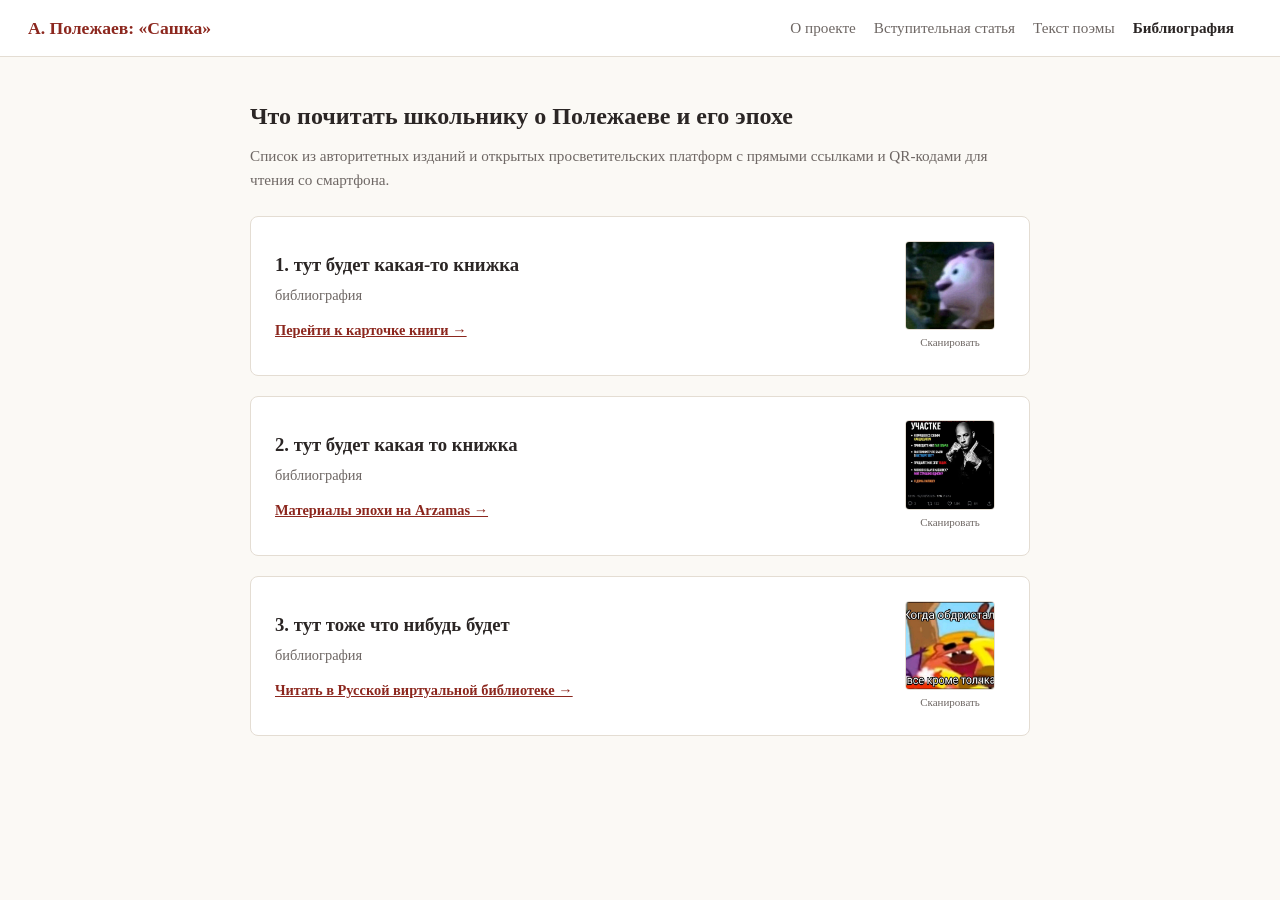
==== bibliography.html @ e43f97d4 "feat: initial interactive commentary prototype" ====
<!DOCTYPE html>
<html lang="ru">
<head>
  <meta charset="UTF-8">
  <meta name="viewport" content="width=device-width, initial-scale=1.0">
  <title>Рекомендованная литература — А. Полежаев</title>
  <link rel="stylesheet" href="css/style.css">
</head>
<body>

  <header>
    <div class="site-title">А. Полежаев: «Сашка»</div>
    <nav>
      <a href="index.html">О проекте</a>
      <a href="intro.html">Вступительная статья</a>
      <a href="text.html">Текст поэмы</a>
      <a href="bibliography.html" class="active">Библиография</a>
    </nav>
  </header>

  <main class="biblio-grid">
    <h2 style="margin-bottom: 8px; font-family: Georgia, serif;">Что почитать школьнику о Полежаеве и его эпохе</h2>
    <p style="color: var(--text-muted); margin-bottom: 24px; font-size: 0.95rem;">Список из авторитетных изданий и открытых просветительских платформ с прямыми ссылками и QR-кодами для чтения со смартфона.</p>

    <!-- Позиция 1 -->
    <div class="biblio-card">
      <div class="biblio-info">
        <h3>1. тут будет какая-то книжка</h3>
        <p style="color: var(--text-muted); font-size: 0.9rem; margin: 4px 0 10px;">библиография</p>
        <a href="https://www.youtube.com/watch?v=dQw4w9WgXcQ" target="_blank" style="color: var(--accent); font-size: 0.9rem; font-weight: 600;">Перейти к карточке книги &rarr;</a>
      </div>
      <div class="biblio-qr-wrapper">
        <img src="assets/qr-1.jpg" alt="QR-код к книге Баранова" onerror="this.outerHTML='<div style=\'border:1px dashed #ccc;padding:10px;font-size:11px;\'>assets/qr-1.jpg</div>'">
        <span style="font-size: 11px; color: var(--text-muted); margin-top: 4px;">Сканировать</span>
      </div>
    </div>

    <!-- Позиция 2 -->
    <div class="biblio-card">
      <div class="biblio-info">
        <h3>2. тут будет какая то книжка</h3>
        <p style="color: var(--text-muted); font-size: 0.9rem; margin: 4px 0 10px;">библиография</p>
        <a href="https://arzamas.academy" target="_blank" style="color: var(--accent); font-size: 0.9rem; font-weight: 600;">Материалы эпохи на Arzamas &rarr;</a>
      </div>
      <div class="biblio-qr-wrapper">
        <img src="assets/qr-2.jpg" alt="QR-код к курсу Арзамас" onerror="this.outerHTML='<div style=\'border:1px dashed #ccc;padding:10px;font-size:11px;\'>assets/qr-2.jpg</div>'">
        <span style="font-size: 11px; color: var(--text-muted); margin-top: 4px;">Сканировать</span>
      </div>
    </div>

    <!-- Позиция 3 -->
    <div class="biblio-card">
      <div class="biblio-info">
        <h3>3. тут тоже что нибудь будет</h3>
        <p style="color: var(--text-muted); font-size: 0.9rem; margin: 4px 0 10px;">библиография</p>
        <a href="https://rvb.ru" target="_blank" style="color: var(--accent); font-size: 0.9rem; font-weight: 600;">Читать в Русской виртуальной библиотеке &rarr;</a>
      </div>
      <div class="biblio-qr-wrapper">
        <img src="assets/qr-3.jpg" alt="QR-код к РВБ" onerror="this.outerHTML='<div style=\'border:1px dashed #ccc;padding:10px;font-size:11px;\'>assets/qr-3.jpg</div>'">
        <span style="font-size: 11px; color: var(--text-muted); margin-top: 4px;">Сканировать</span>
      </div>
    </div>
  </main>

</body>
</html>
---- css/style.css ----
:root {
  --bg-page: #fbf9f5;
  --bg-card: #ffffff;
  --text-main: #2b2625;
  --text-muted: #6e6764;
  --accent: #8c271e;
  --accent-light: #fbeee8;
  --border: #e4ddd3;
  --highlight: #fde68a;
  --censored-bg: #efece6;
}

* {
  box-sizing: border-box;
  margin: 0;
  padding: 0;
}

body {
  font-family: -apple-system, BlinkMacSystemFont, "Segoe UI", Roboto, Georgia, serif;
  background: var(--bg-page);
  color: var(--text-main);
  line-height: 1.6;
}

/* Сквозная шапка */
header {
  background: var(--bg-card);
  border-bottom: 1px solid var(--border);
  padding: 14px 28px;
  display: flex;
  justify-content: space-between;
  align-items: center;
  position: sticky;
  top: 0;
  z-index: 100;
}

.site-title {
  font-weight: 700;
  font-size: 1.1rem;
  color: var(--accent);
}

nav {
  display: flex;
  align-items: center;
}

nav a {
  margin-right: 18px;
  text-decoration: none;
  color: var(--text-muted);
  font-size: 0.95rem;
  transition: color 0.2s;
}

nav a:hover, nav a.active {
  color: var(--text-main);
  font-weight: 600;
}

/* Стандартные контентные страницы (index, intro) */
.content-page {
  max-width: 820px;
  margin: 40px auto;
  padding: 0 24px 60px;
  line-height: 1.8;
  font-size: 1.1rem;
}

.content-page h1 {
  font-family: Georgia, serif;
  margin-bottom: 16px;
  color: var(--accent);
}

.content-page h2 {
  font-family: Georgia, serif;
  margin: 36px 0 14px;
}

.content-page p {
  margin-bottom: 16px;
}

.hero-box {
  background: var(--bg-card);
  border: 1px solid var(--border);
  border-radius: 8px;
  padding: 32px;
  margin-bottom: 36px;
}

.hero-btn {
  display: inline-block;
  background: var(--accent);
  color: #fff;
  padding: 10px 20px;
  border-radius: 6px;
  text-decoration: none;
  font-weight: 600;
  margin-top: 16px;
}

/* Таймлайн на главной */
.timeline {
  margin: 24px 0;
  border-left: 2px solid var(--accent);
  padding-left: 20px;
}

.timeline-item {
  margin-bottom: 20px;
  position: relative;
}

.timeline-item::before {
  content: "";
  position: absolute;
  left: -27px;
  top: 6px;
  width: 12px;
  height: 12px;
  border-radius: 50%;
  background: var(--accent);
}

.timeline-year {
  font-weight: 700;
  color: var(--accent);
}

/* Ридер поэмы (text.html) */
.toggle-wrapper {
  display: flex;
  align-items: center;
  gap: 8px;
  font-size: 0.9rem;
  background: var(--bg-page);
  padding: 6px 12px;
  border-radius: 20px;
  border: 1px solid var(--border);
}

.reader-layout {
  display: flex;
  height: calc(100vh - 61px);
  overflow: hidden;
}

.poem-container {
  flex: 1.2;
  padding: 40px 60px;
  overflow-y: auto;
  font-size: 1.15rem;
  line-height: 1.85;
}

.canto-title {
  margin-bottom: 24px;
  font-size: 1.5rem;
  font-family: Georgia, serif;
}

.stanza {
  margin-bottom: 32px;
  white-space: pre-line;
  font-family: Georgia, "Times New Roman", serif;
}

.term {
  border-bottom: 2px dotted var(--accent);
  cursor: pointer;
  padding: 1px 3px;
  border-radius: 3px;
  transition: background 0.15s, color 0.15s;
}

.term:hover, .term.active {
  background: var(--highlight);
  color: #000;
}

.term-censored {
  background: var(--censored-bg);
  border-bottom: 1px dashed var(--text-muted);
  font-family: -apple-system, BlinkMacSystemFont, "Segoe UI", sans-serif;
  font-size: 0.9rem;
  padding: 3px 6px;
  color: var(--accent);
  border-radius: 4px;
}

body.mode-teen .adult-only { display: none !important; }
body.mode-adult .teen-only { display: none !important; }

.comment-sidebar {
  flex: 0.8;
  max-width: 440px;
  background: var(--bg-card);
  border-left: 1px solid var(--border);
  padding: 30px;
  overflow-y: auto;
  display: flex;
  flex-direction: column;
}

.badge {
  display: inline-block;
  font-size: 0.75rem;
  letter-spacing: 0.05em;
  text-transform: uppercase;
  padding: 3px 8px;
  border-radius: 4px;
  background: var(--accent-light);
  color: var(--accent);
  font-weight: 600;
  margin-bottom: 12px;
}

.comment-card h3 {
  font-size: 1.25rem;
  margin-bottom: 14px;
}

.comment-card p {
  margin-bottom: 12px;
  font-size: 0.98rem;
  line-height: 1.6;
}

.comment-card img {
  width: 100%;
  border-radius: 6px;
  margin: 12px 0;
  border: 1px solid var(--border);
}

.table-custom {
  width: 100%;
  border-collapse: collapse;
  margin: 14px 0;
  font-size: 0.88rem;
}

.table-custom th, .table-custom td {
  border: 1px solid var(--border);
  padding: 8px 10px;
  text-align: left;
}

.table-custom th {
  background: var(--bg-page);
}

/* Библиография */
.biblio-grid {
  max-width: 820px;
  margin: 40px auto;
  padding: 0 20px 60px;
}

.biblio-card {
  background: var(--bg-card);
  border: 1px solid var(--border);
  border-radius: 8px;
  padding: 24px;
  margin-bottom: 20px;
  display: flex;
  gap: 24px;
  align-items: center;
}

.biblio-info {
  flex: 1;
}

.biblio-qr-wrapper {
  width: 110px;
  height: 110px;
  display: flex;
  flex-direction: column;
  align-items: center;
  justify-content: center;
  flex-shrink: 0;
  text-align: center;
}

.biblio-qr-wrapper img {
  width: 90px;
  height: 90px;
  border: 1px solid var(--border);
  border-radius: 4px;
  object-fit: cover;
}

/* Мобильный адаптив */
@media (max-width: 768px) {
  header {
    flex-direction: column;
    align-items: flex-start;
    gap: 12px;
  }
  .reader-layout {
    flex-direction: column;
    height: auto;
  }
  .poem-container {
    padding: 20px;
  }
  .comment-sidebar {
    position: fixed;
    bottom: 0;
    left: 0;
    right: 0;
    max-width: 100%;
    height: 65vh;
    border-left: none;
    border-top: 2px solid var(--border);
    box-shadow: 0 -4px 16px rgba(0,0,0,0.12);
    transform: translateY(100%);
    transition: transform 0.3s ease-in-out;
    z-index: 200;
  }
  .comment-sidebar.open {
    transform: translateY(0);
  }
  .biblio-card {
    flex-direction: column;
    align-items: flex-start;
  }
}
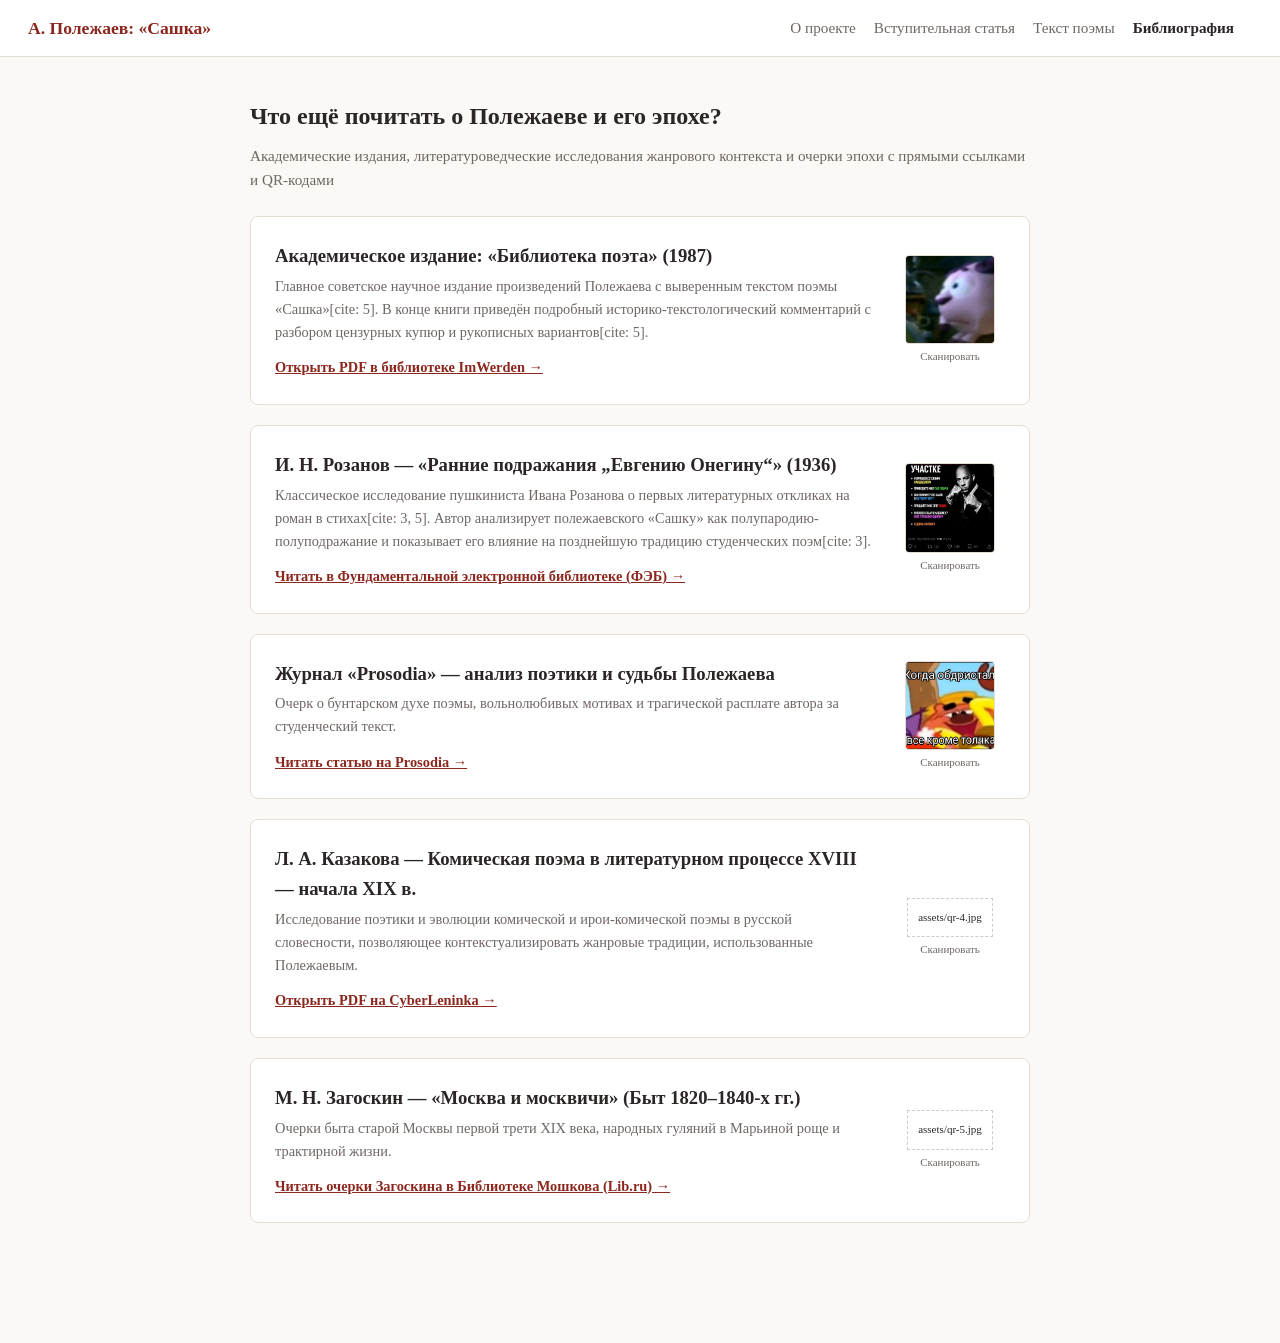
==== commit 4d7c46ab: "feat: updated bibliography" ====
--- a/bibliography.html
+++ b/bibliography.html
@@ -19,44 +19,80 @@
   </header>
 
   <main class="biblio-grid">
-    <h2 style="margin-bottom: 8px; font-family: Georgia, serif;">Что почитать школьнику о Полежаеве и его эпохе</h2>
-    <p style="color: var(--text-muted); margin-bottom: 24px; font-size: 0.95rem;">Список из авторитетных изданий и открытых просветительских платформ с прямыми ссылками и QR-кодами для чтения со смартфона.</p>
+    <h2 style="margin-bottom: 8px; font-family: Georgia, serif;">Что ещё почитать о Полежаеве и его эпохе?</h2>
+    <p style="color: var(--text-muted); margin-bottom: 24px; font-size: 0.95rem;">Академические издания, литературоведческие исследования жанрового контекста и очерки эпохи с прямыми ссылками и QR-кодами</p>
 
-    <!-- Позиция 1 -->
+    <!-- Позиция 1: Большая серия Библиотеки поэта (1987) -->
     <div class="biblio-card">
       <div class="biblio-info">
-        <h3>1. тут будет какая-то книжка</h3>
-        <p style="color: var(--text-muted); font-size: 0.9rem; margin: 4px 0 10px;">библиография</p>
-        <a href="https://www.youtube.com/watch?v=dQw4w9WgXcQ" target="_blank" style="color: var(--accent); font-size: 0.9rem; font-weight: 600;">Перейти к карточке книги &rarr;</a>
+        <h3>Академическое издание: «Библиотека поэта» (1987)</h3>
+        <p style="color: var(--text-muted); font-size: 0.9rem; margin: 4px 0 10px;">
+          Главное советское научное издание произведений Полежаева с выверенным текстом поэмы «Сашка»[cite: 5]. В конце книги приведён подробный историко-текстологический комментарий с разбором цензурных купюр и рукописных вариантов[cite: 5].
+        </p>
+        <a href="https://imwerden.de/pdf/polezhaev_stikhotvoreniya_i_poemy_1987_text.pdf" target="_blank" rel="noopener noreferrer" style="color: var(--accent); font-size: 0.9rem; font-weight: 600;">Открыть PDF в библиотеке ImWerden &rarr;</a>
       </div>
       <div class="biblio-qr-wrapper">
-        <img src="assets/qr-1.jpg" alt="QR-код к книге Баранова" onerror="this.outerHTML='<div style=\'border:1px dashed #ccc;padding:10px;font-size:11px;\'>assets/qr-1.jpg</div>'">
+        <img src="assets/qr-1.jpg" alt="QR-код к изданию 1987 года" onerror="this.outerHTML='<div style=\'border:1px dashed #ccc;padding:10px;font-size:11px;\'>assets/qr-1.jpg</div>'">
         <span style="font-size: 11px; color: var(--text-muted); margin-top: 4px;">Сканировать</span>
       </div>
     </div>
 
-    <!-- Позиция 2 -->
+    <!-- Позиция 2: Розанов об «Онегине» и «Сашке» -->
     <div class="biblio-card">
       <div class="biblio-info">
-        <h3>2. тут будет какая то книжка</h3>
-        <p style="color: var(--text-muted); font-size: 0.9rem; margin: 4px 0 10px;">библиография</p>
-        <a href="https://arzamas.academy" target="_blank" style="color: var(--accent); font-size: 0.9rem; font-weight: 600;">Материалы эпохи на Arzamas &rarr;</a>
+        <h3>И. Н. Розанов — «Ранние подражания „Евгению Онегину“» (1936)</h3>
+        <p style="color: var(--text-muted); font-size: 0.9rem; margin: 4px 0 10px;">
+          Классическое исследование пушкиниста Ивана Розанова о первых литературных откликах на роман в стихах[cite: 3, 5]. Автор анализирует полежаевского «Сашку» как полупародию-полуподражание и показывает его влияние на позднейшую традицию студенческих поэм[cite: 3].
+        </p>
+        <a href="https://feb-web.ru/feb/pushkin/serial/v36/v36-213-.htm" target="_blank" rel="noopener noreferrer" style="color: var(--accent); font-size: 0.9rem; font-weight: 600;">Читать в Фундаментальной электронной библиотеке (ФЭБ) &rarr;</a>
       </div>
       <div class="biblio-qr-wrapper">
-        <img src="assets/qr-2.jpg" alt="QR-код к курсу Арзамас" onerror="this.outerHTML='<div style=\'border:1px dashed #ccc;padding:10px;font-size:11px;\'>assets/qr-2.jpg</div>'">
+        <img src="assets/qr-2.jpg" alt="QR-код к статье Розанова" onerror="this.outerHTML='<div style=\'border:1px dashed #ccc;padding:10px;font-size:11px;\'>assets/qr-2.jpg</div>'">
         <span style="font-size: 11px; color: var(--text-muted); margin-top: 4px;">Сканировать</span>
       </div>
     </div>
 
-    <!-- Позиция 3 -->
+    <!-- Позиция 3: Prosodia -->
     <div class="biblio-card">
       <div class="biblio-info">
-        <h3>3. тут тоже что нибудь будет</h3>
-        <p style="color: var(--text-muted); font-size: 0.9rem; margin: 4px 0 10px;">библиография</p>
-        <a href="https://rvb.ru" target="_blank" style="color: var(--accent); font-size: 0.9rem; font-weight: 600;">Читать в Русской виртуальной библиотеке &rarr;</a>
+        <h3>Журнал «Prosodia» — анализ поэтики и судьбы Полежаева</h3>
+        <p style="color: var(--text-muted); font-size: 0.9rem; margin: 4px 0 10px;">
+          Очерк о бунтарском духе поэмы, вольнолюбивых мотивах и трагической расплате автора за студенческий текст.
+        </p>
+        <a href="https://prosodia.ru/catalog/stikhotvorenie-dnya/aleksandr-polezhaev-khot-i-ne-verit-on-isusu-no-pravo-dobryy-molodets/" target="_blank" rel="noopener noreferrer" style="color: var(--accent); font-size: 0.9rem; font-weight: 600;">Читать статью на Prosodia &rarr;</a>
       </div>
       <div class="biblio-qr-wrapper">
-        <img src="assets/qr-3.jpg" alt="QR-код к РВБ" onerror="this.outerHTML='<div style=\'border:1px dashed #ccc;padding:10px;font-size:11px;\'>assets/qr-3.jpg</div>'">
+        <img src="assets/qr-3.jpg" alt="QR-код к статье на Prosodia" onerror="this.outerHTML='<div style=\'border:1px dashed #ccc;padding:10px;font-size:11px;\'>assets/qr-3.jpg</div>'">
+        <span style="font-size: 11px; color: var(--text-muted); margin-top: 4px;">Сканировать</span>
+      </div>
+    </div>
+
+    <!-- Позиция 4: КиберЛенинка — Комическая поэма -->
+    <div class="biblio-card">
+      <div class="biblio-info">
+        <h3>Л. А. Казакова — Комическая поэма в литературном процессе XVIII — начала XIX в.</h3>
+        <p style="color: var(--text-muted); font-size: 0.9rem; margin: 4px 0 10px;">
+          Исследование поэтики и эволюции комической и ирои-комической поэмы в русской словесности, позволяющее контекстуализировать жанровые традиции, использованные Полежаевым.
+        </p>
+        <a href="https://cyberleninka.ru/article/n/komicheskaya-poema-v-literaturnom-protsesse-vtoroy-poloviny-xviii-nachala-xix-veka/viewer" target="_blank" rel="noopener noreferrer" style="color: var(--accent); font-size: 0.9rem; font-weight: 600;">Открыть PDF на CyberLeninka &rarr;</a>
+      </div>
+      <div class="biblio-qr-wrapper">
+        <img src="assets/qr-4.jpg" alt="QR-код к статье на CyberLeninka" onerror="this.outerHTML='<div style=\'border:1px dashed #ccc;padding:10px;font-size:11px;\'>assets/qr-4.jpg</div>'">
+        <span style="font-size: 11px; color: var(--text-muted); margin-top: 4px;">Сканировать</span>
+      </div>
+    </div>
+
+    <!-- Позиция 5: Быт Москвы — Загоскин -->
+    <div class="biblio-card">
+      <div class="biblio-info">
+        <h3>М. Н. Загоскин — «Москва и москвичи» (Быт 1820–1840-х гг.)</h3>
+        <p style="color: var(--text-muted); font-size: 0.9rem; margin: 4px 0 10px;">
+          Очерки быта старой Москвы первой трети XIX века, народных гуляний в Марьиной роще и трактирной жизни.
+        </p>
+        <a href="http://az.lib.ru/z/zagoskin_m_n/text_0080.shtml" target="_blank" rel="noopener noreferrer" style="color: var(--accent); font-size: 0.9rem; font-weight: 600;">Читать очерки Загоскина в Библиотеке Мошкова (Lib.ru) &rarr;</a>
+      </div>
+      <div class="biblio-qr-wrapper">
+        <img src="assets/qr-5.jpg" alt="QR-код к книге Загоскина" onerror="this.outerHTML='<div style=\'border:1px dashed #ccc;padding:10px;font-size:11px;\'>assets/qr-5.jpg</div>'">
         <span style="font-size: 11px; color: var(--text-muted); margin-top: 4px;">Сканировать</span>
       </div>
     </div>
--- a/css/style.css
+++ b/css/style.css
@@ -330,4 +330,73 @@
     flex-direction: column;
     align-items: flex-start;
   }
+}
+
+/* Контейнер иллюстрации в комментарии */
+.comm-figure {
+  margin: 14px 0 6px 0;
+  text-align: center;
+}
+
+/* Само изображение */
+.comm-img {
+  width: 100%;
+  max-width: 100%;
+  height: auto;
+  border-radius: 6px;
+  border: 1px solid var(--border);
+  display: block;
+}
+
+/* Подпись к изображению */
+.comm-figure figcaption {
+  font-size: 0.82rem;
+  color: var(--text-muted);
+  margin-top: 6px;
+  line-height: 1.35;
+  font-style: italic;
+}
+
+/* Блок ссылки на аудиозапись */
+.comm-audio-block {
+  margin-top: 14px;
+}
+
+.comm-audio-btn {
+  display: flex;
+  align-items: center;
+  gap: 12px;
+  padding: 10px 14px;
+  background: var(--bg-main, #fbfaf8);
+  border: 1px solid var(--border, #e2ded9);
+  border-radius: 8px;
+  text-decoration: none;
+  color: var(--text-main, #2c2523);
+  transition: all 0.2s ease;
+}
+
+.comm-audio-btn:hover {
+  border-color: var(--accent, #9b2d20);
+  background: var(--accent-light, #f7ebe8);
+}
+
+.audio-icon {
+  font-size: 1.1rem;
+  color: var(--accent, #9b2d20);
+  flex-shrink: 0;
+}
+
+.audio-text {
+  display: flex;
+  flex-direction: column;
+  line-height: 1.3;
+}
+
+.audio-text strong {
+  font-size: 0.9rem;
+}
+
+.audio-text small {
+  font-size: 0.78rem;
+  color: var(--text-muted, #7a736e);
 }
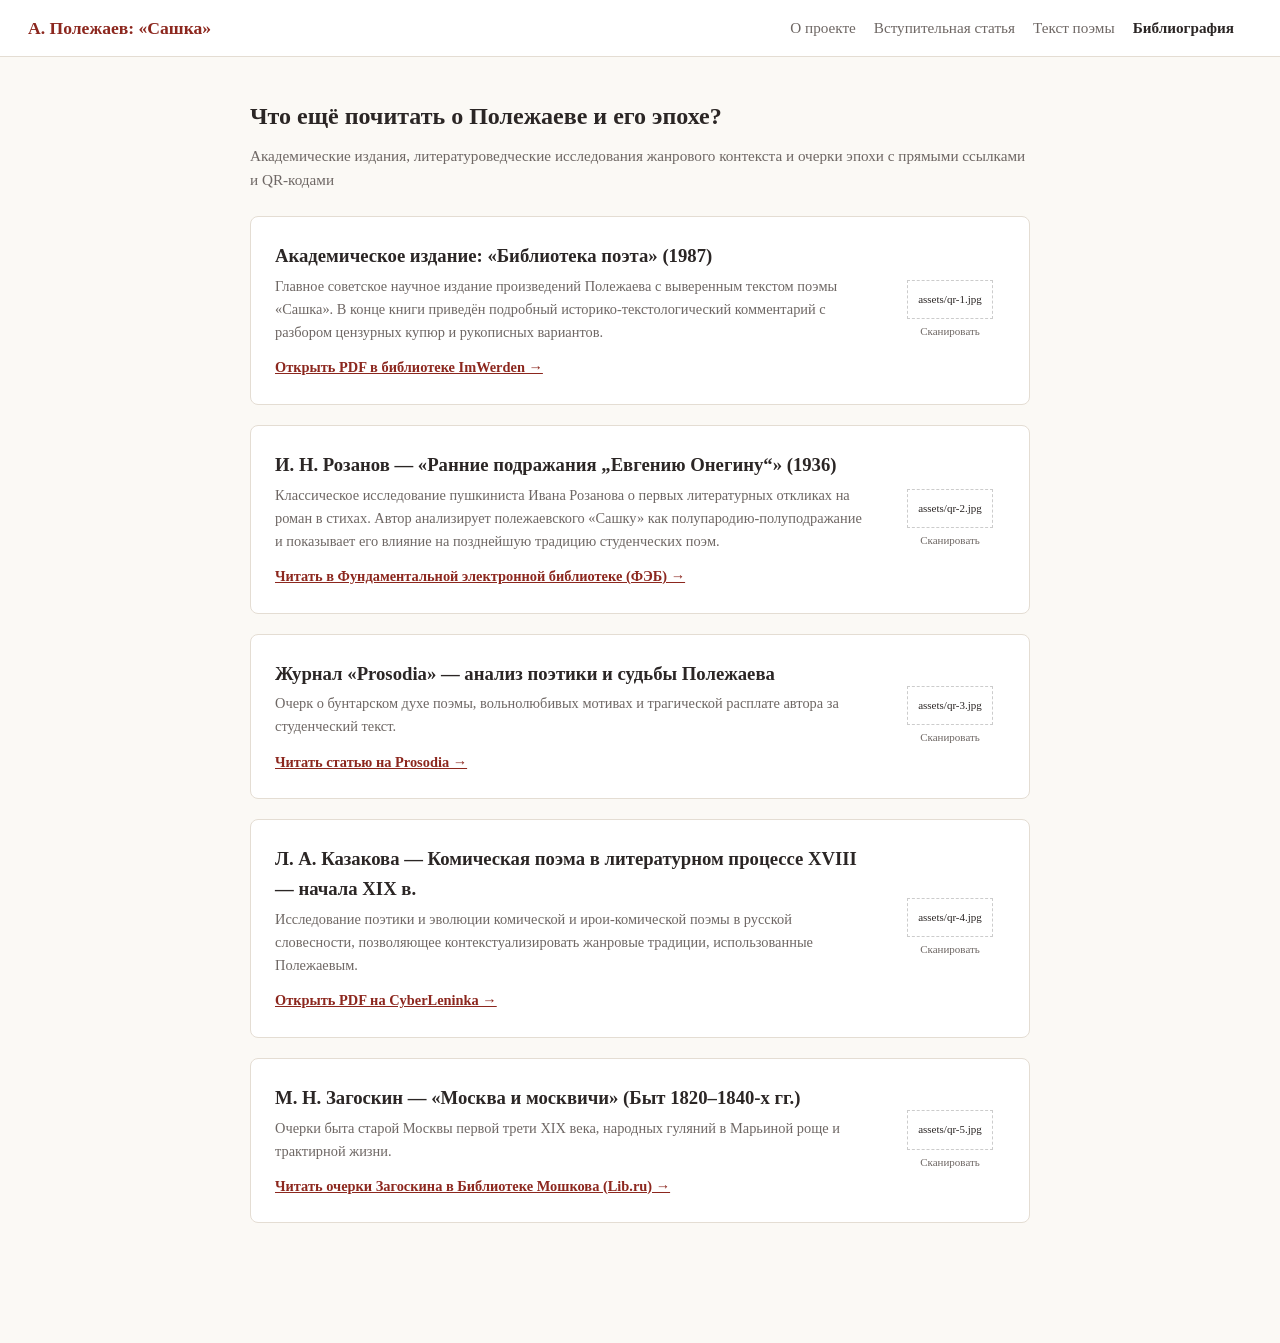
==== commit c979ec0c: "fix: fixed minor biblio issues" ====
--- a/bibliography.html
+++ b/bibliography.html
@@ -27,7 +27,7 @@
       <div class="biblio-info">
         <h3>Академическое издание: «Библиотека поэта» (1987)</h3>
         <p style="color: var(--text-muted); font-size: 0.9rem; margin: 4px 0 10px;">
-          Главное советское научное издание произведений Полежаева с выверенным текстом поэмы «Сашка»[cite: 5]. В конце книги приведён подробный историко-текстологический комментарий с разбором цензурных купюр и рукописных вариантов[cite: 5].
+          Главное советское научное издание произведений Полежаева с выверенным текстом поэмы «Сашка». В конце книги приведён подробный историко-текстологический комментарий с разбором цензурных купюр и рукописных вариантов.
         </p>
         <a href="https://imwerden.de/pdf/polezhaev_stikhotvoreniya_i_poemy_1987_text.pdf" target="_blank" rel="noopener noreferrer" style="color: var(--accent); font-size: 0.9rem; font-weight: 600;">Открыть PDF в библиотеке ImWerden &rarr;</a>
       </div>
@@ -42,7 +42,7 @@
       <div class="biblio-info">
         <h3>И. Н. Розанов — «Ранние подражания „Евгению Онегину“» (1936)</h3>
         <p style="color: var(--text-muted); font-size: 0.9rem; margin: 4px 0 10px;">
-          Классическое исследование пушкиниста Ивана Розанова о первых литературных откликах на роман в стихах[cite: 3, 5]. Автор анализирует полежаевского «Сашку» как полупародию-полуподражание и показывает его влияние на позднейшую традицию студенческих поэм[cite: 3].
+          Классическое исследование пушкиниста Ивана Розанова о первых литературных откликах на роман в стихах. Автор анализирует полежаевского «Сашку» как полупародию-полуподражание и показывает его влияние на позднейшую традицию студенческих поэм.
         </p>
         <a href="https://feb-web.ru/feb/pushkin/serial/v36/v36-213-.htm" target="_blank" rel="noopener noreferrer" style="color: var(--accent); font-size: 0.9rem; font-weight: 600;">Читать в Фундаментальной электронной библиотеке (ФЭБ) &rarr;</a>
       </div>
